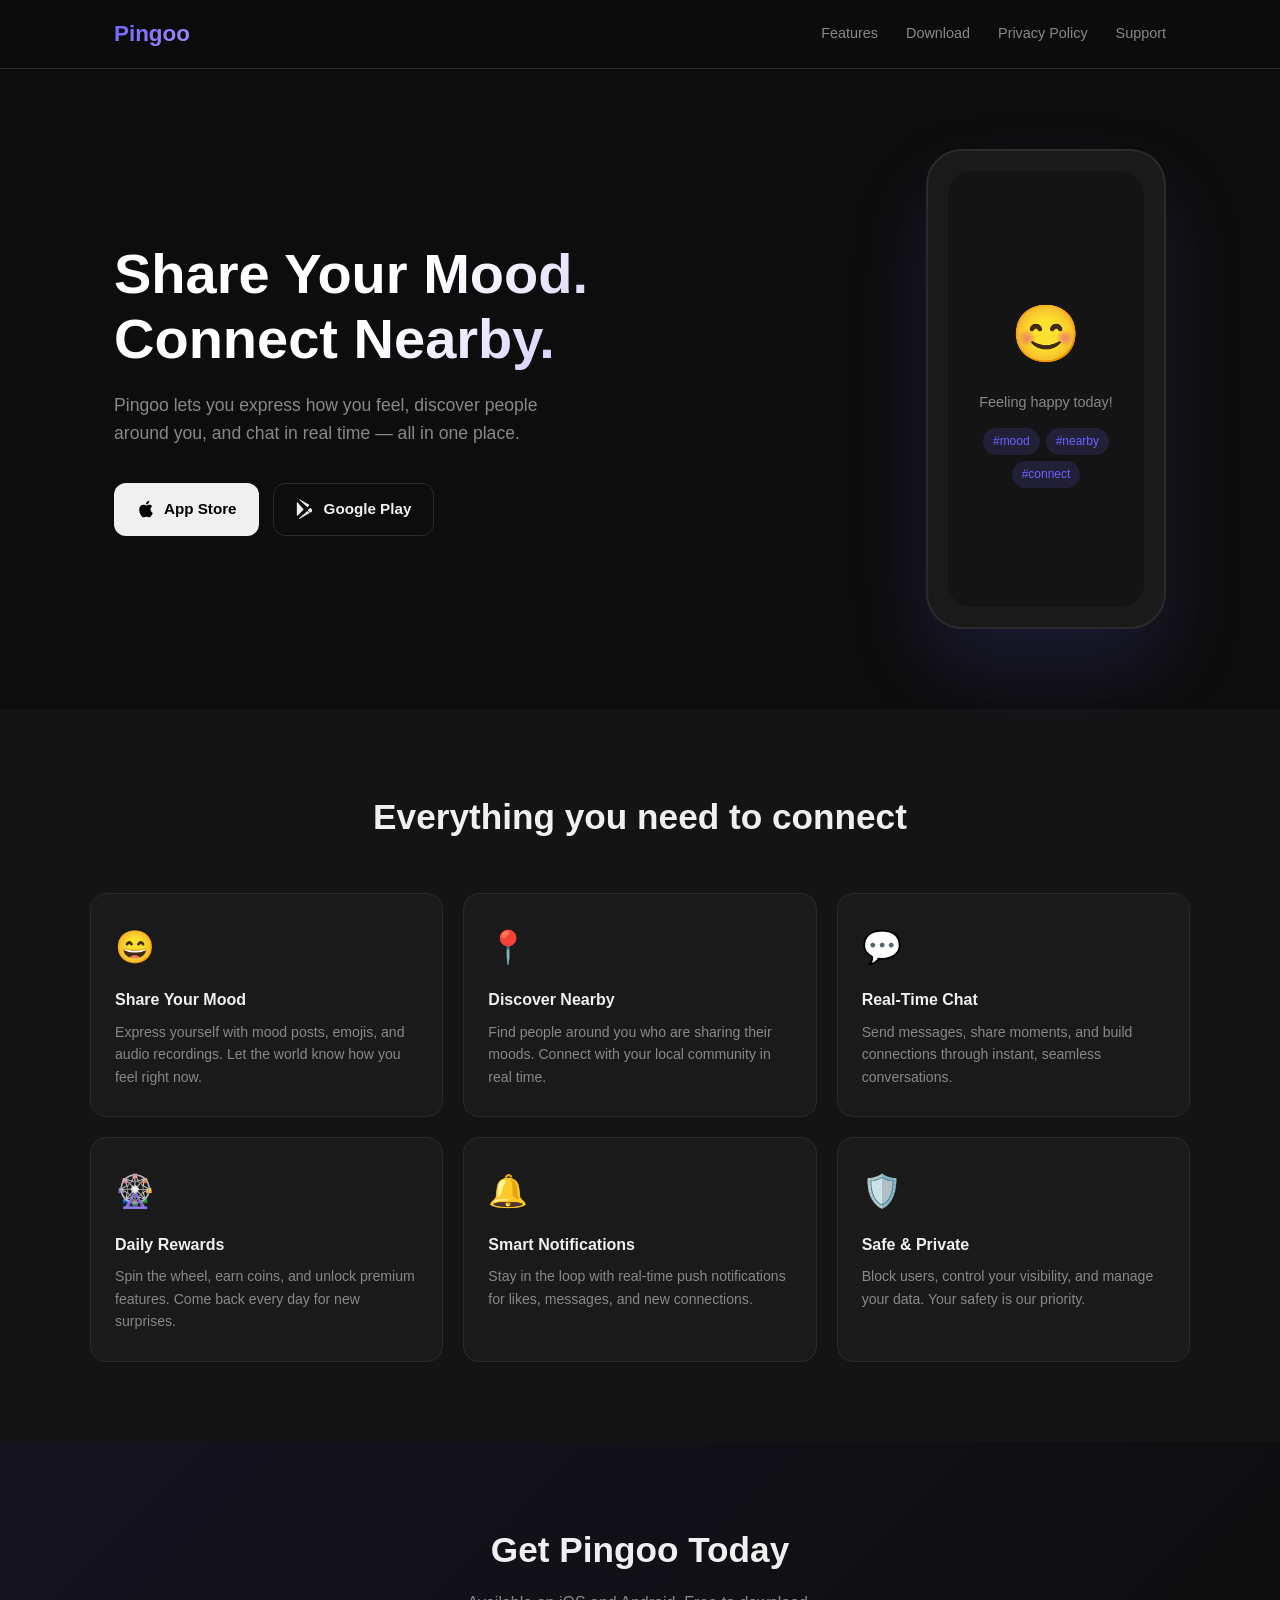
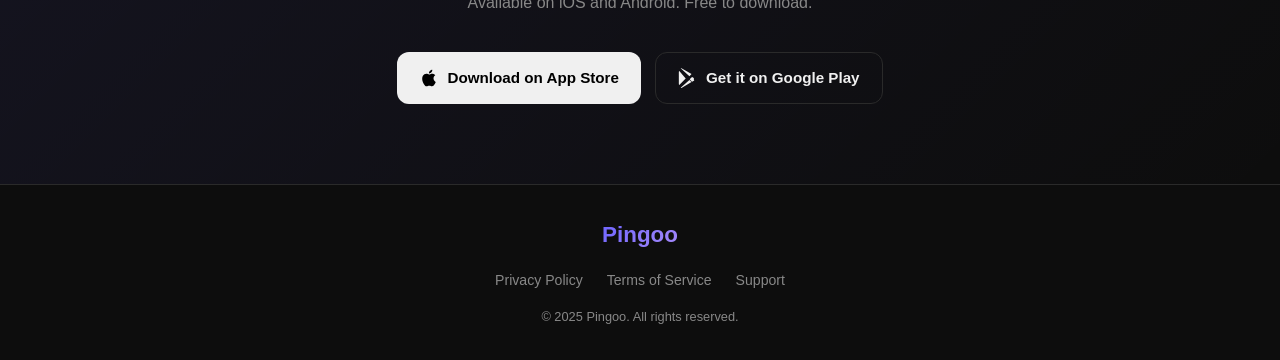
==== index.html @ e2393d36 "Initial website - landing page, privacy policy, terms, support" ====
<!DOCTYPE html>
<html lang="en">
<head>
  <meta charset="UTF-8" />
  <meta name="viewport" content="width=device-width, initial-scale=1.0" />
  <title>Pingoo – Share Your Mood, Connect Nearby</title>
  <meta name="description" content="Pingoo lets you share your mood, discover people nearby, and connect through real-time chat. Available on iOS and Android." />
  <link rel="icon" href="assets/icon.png" />
  <link rel="stylesheet" href="style.css" />
</head>
<body>

  <!-- NAV -->
  <nav>
    <div class="nav-inner">
      <span class="nav-logo">Pingoo</span>
      <div class="nav-links">
        <a href="#features">Features</a>
        <a href="#download">Download</a>
        <a href="privacy.html">Privacy Policy</a>
        <a href="support.html">Support</a>
      </div>
    </div>
  </nav>

  <!-- HERO -->
  <section class="hero">
    <div class="hero-content">
      <h1>Share Your Mood.<br/>Connect Nearby.</h1>
      <p>Pingoo lets you express how you feel, discover people around you, and chat in real time — all in one place.</p>
      <div class="store-buttons">
        <a href="#download" class="btn btn-dark">
          <svg viewBox="0 0 24 24" fill="currentColor"><path d="M18.71 19.5c-.83 1.24-1.71 2.45-3.05 2.47-1.34.03-1.77-.79-3.29-.79-1.53 0-2 .77-3.27.82-1.31.05-2.3-1.32-3.14-2.53C4.25 17 2.94 12.45 4.7 9.39c.87-1.52 2.43-2.48 4.12-2.51 1.28-.02 2.5.87 3.29.87.78 0 2.26-1.07 3.8-.91.65.03 2.47.26 3.64 1.98-.09.06-2.17 1.28-2.15 3.81.03 3.02 2.65 4.03 2.68 4.04-.03.07-.42 1.44-1.38 2.83M13 3.5c.73-.83 1.94-1.46 2.94-1.5.13 1.17-.34 2.35-1.04 3.19-.69.85-1.83 1.51-2.95 1.42-.15-1.15.41-2.35 1.05-3.11z"/></svg>
          App Store
        </a>
        <a href="#download" class="btn btn-outline">
          <svg viewBox="0 0 24 24" fill="currentColor"><path d="M3.18 23.76c.3.17.64.22.98.15l12.09-6.98-2.54-2.54-10.53 9.37zm-1.7-20.1C1.2 4.04 1 4.53 1 5.14v13.72c0 .61.2 1.1.48 1.48l.08.07 7.69-7.69v-.18L1.56 3.59l-.08.07zm17.54 8.35l-2.17-1.25-2.85 2.85 2.85 2.85 2.19-1.26c.62-.36.62-.94 0-1.19zM4.16.24L16.25 7.22l-2.54 2.54L3.18.39C3.52.32 3.88.07 4.16.24z"/></svg>
          Google Play
        </a>
      </div>
    </div>
    <div class="hero-visual">
      <div class="phone-mockup">
        <div class="phone-screen">
          <div class="mood-demo">
            <div class="mood-emoji">😊</div>
            <p>Feeling happy today!</p>
            <div class="mood-tags">
              <span>#mood</span><span>#nearby</span><span>#connect</span>
            </div>
          </div>
        </div>
      </div>
    </div>
  </section>

  <!-- FEATURES -->
  <section class="features" id="features">
    <h2>Everything you need to connect</h2>
    <div class="features-grid">
      <div class="feature-card">
        <div class="feature-icon">😄</div>
        <h3>Share Your Mood</h3>
        <p>Express yourself with mood posts, emojis, and audio recordings. Let the world know how you feel right now.</p>
      </div>
      <div class="feature-card">
        <div class="feature-icon">📍</div>
        <h3>Discover Nearby</h3>
        <p>Find people around you who are sharing their moods. Connect with your local community in real time.</p>
      </div>
      <div class="feature-card">
        <div class="feature-icon">💬</div>
        <h3>Real-Time Chat</h3>
        <p>Send messages, share moments, and build connections through instant, seamless conversations.</p>
      </div>
      <div class="feature-card">
        <div class="feature-icon">🎡</div>
        <h3>Daily Rewards</h3>
        <p>Spin the wheel, earn coins, and unlock premium features. Come back every day for new surprises.</p>
      </div>
      <div class="feature-card">
        <div class="feature-icon">🔔</div>
        <h3>Smart Notifications</h3>
        <p>Stay in the loop with real-time push notifications for likes, messages, and new connections.</p>
      </div>
      <div class="feature-card">
        <div class="feature-icon">🛡️</div>
        <h3>Safe & Private</h3>
        <p>Block users, control your visibility, and manage your data. Your safety is our priority.</p>
      </div>
    </div>
  </section>

  <!-- DOWNLOAD -->
  <section class="download" id="download">
    <h2>Get Pingoo Today</h2>
    <p>Available on iOS and Android. Free to download.</p>
    <div class="store-buttons">
      <a href="#" class="btn btn-dark">
        <svg viewBox="0 0 24 24" fill="currentColor"><path d="M18.71 19.5c-.83 1.24-1.71 2.45-3.05 2.47-1.34.03-1.77-.79-3.29-.79-1.53 0-2 .77-3.27.82-1.31.05-2.3-1.32-3.14-2.53C4.25 17 2.94 12.45 4.7 9.39c.87-1.52 2.43-2.48 4.12-2.51 1.28-.02 2.5.87 3.29.87.78 0 2.26-1.07 3.8-.91.65.03 2.47.26 3.64 1.98-.09.06-2.17 1.28-2.15 3.81.03 3.02 2.65 4.03 2.68 4.04-.03.07-.42 1.44-1.38 2.83M13 3.5c.73-.83 1.94-1.46 2.94-1.5.13 1.17-.34 2.35-1.04 3.19-.69.85-1.83 1.51-2.95 1.42-.15-1.15.41-2.35 1.05-3.11z"/></svg>
        Download on App Store
      </a>
      <a href="#" class="btn btn-outline">
        <svg viewBox="0 0 24 24" fill="currentColor"><path d="M3.18 23.76c.3.17.64.22.98.15l12.09-6.98-2.54-2.54-10.53 9.37zm-1.7-20.1C1.2 4.04 1 4.53 1 5.14v13.72c0 .61.2 1.1.48 1.48l.08.07 7.69-7.69v-.18L1.56 3.59l-.08.07zm17.54 8.35l-2.17-1.25-2.85 2.85 2.85 2.85 2.19-1.26c.62-.36.62-.94 0-1.19zM4.16.24L16.25 7.22l-2.54 2.54L3.18.39C3.52.32 3.88.07 4.16.24z"/></svg>
        Get it on Google Play
      </a>
    </div>
  </section>

  <!-- FOOTER -->
  <footer>
    <div class="footer-inner">
      <span class="nav-logo">Pingoo</span>
      <div class="footer-links">
        <a href="privacy.html">Privacy Policy</a>
        <a href="terms.html">Terms of Service</a>
        <a href="support.html">Support</a>
      </div>
      <p class="footer-copy">© 2025 Pingoo. All rights reserved.</p>
    </div>
  </footer>

</body>
</html>
---- style.css ----
*, *::before, *::after { box-sizing: border-box; margin: 0; padding: 0; }

:root {
  --primary: #6C63FF;
  --primary-dark: #4B44CC;
  --bg: #0D0D0D;
  --bg2: #141414;
  --card: #1A1A1A;
  --text: #F0F0F0;
  --muted: #888;
  --border: #2A2A2A;
  --radius: 16px;
}

body {
  font-family: -apple-system, BlinkMacSystemFont, 'Segoe UI', sans-serif;
  background: var(--bg);
  color: var(--text);
  line-height: 1.6;
}

/* NAV */
nav {
  position: sticky;
  top: 0;
  z-index: 100;
  background: rgba(13,13,13,0.85);
  backdrop-filter: blur(12px);
  border-bottom: 1px solid var(--border);
}
.nav-inner {
  max-width: 1100px;
  margin: 0 auto;
  padding: 16px 24px;
  display: flex;
  align-items: center;
  justify-content: space-between;
}
.nav-logo {
  font-size: 1.4rem;
  font-weight: 700;
  background: linear-gradient(135deg, var(--primary), #a78bfa);
  -webkit-background-clip: text;
  -webkit-text-fill-color: transparent;
}
.nav-links { display: flex; gap: 28px; }
.nav-links a {
  color: var(--muted);
  text-decoration: none;
  font-size: 0.9rem;
  transition: color 0.2s;
}
.nav-links a:hover { color: var(--text); }

/* HERO */
.hero {
  max-width: 1100px;
  margin: 0 auto;
  padding: 80px 24px;
  display: flex;
  align-items: center;
  gap: 60px;
}
.hero-content { flex: 1; }
.hero-content h1 {
  font-size: clamp(2.2rem, 5vw, 3.5rem);
  font-weight: 800;
  line-height: 1.15;
  margin-bottom: 20px;
  background: linear-gradient(135deg, #fff 40%, #a78bfa);
  -webkit-background-clip: text;
  -webkit-text-fill-color: transparent;
}
.hero-content p {
  font-size: 1.1rem;
  color: var(--muted);
  max-width: 460px;
  margin-bottom: 36px;
}
.store-buttons { display: flex; gap: 14px; flex-wrap: wrap; }
.btn {
  display: inline-flex;
  align-items: center;
  gap: 8px;
  padding: 13px 22px;
  border-radius: 12px;
  font-size: 0.95rem;
  font-weight: 600;
  text-decoration: none;
  transition: transform 0.15s, opacity 0.15s;
  cursor: pointer;
}
.btn svg { width: 20px; height: 20px; }
.btn:hover { transform: translateY(-2px); opacity: 0.9; }
.btn-dark { background: var(--text); color: #000; }
.btn-outline { background: transparent; color: var(--text); border: 1.5px solid var(--border); }
.btn-outline:hover { border-color: var(--primary); color: var(--primary); }

/* PHONE MOCKUP */
.hero-visual { flex: 0 0 auto; }
.phone-mockup {
  width: 240px;
  height: 480px;
  background: var(--card);
  border-radius: 36px;
  border: 2px solid var(--border);
  padding: 20px;
  box-shadow: 0 40px 80px rgba(108,99,255,0.15);
  display: flex;
  align-items: center;
  justify-content: center;
}
.phone-screen {
  width: 100%;
  height: 100%;
  background: var(--bg2);
  border-radius: 24px;
  display: flex;
  align-items: center;
  justify-content: center;
}
.mood-demo { text-align: center; padding: 20px; }
.mood-emoji { font-size: 3.5rem; margin-bottom: 12px; }
.mood-demo p { font-size: 0.9rem; color: var(--muted); margin-bottom: 14px; }
.mood-tags { display: flex; gap: 6px; flex-wrap: wrap; justify-content: center; }
.mood-tags span {
  background: rgba(108,99,255,0.15);
  color: var(--primary);
  padding: 4px 10px;
  border-radius: 20px;
  font-size: 0.75rem;
}

/* FEATURES */
.features {
  background: var(--bg2);
  padding: 80px 24px;
  text-align: center;
}
.features h2 {
  font-size: clamp(1.6rem, 3vw, 2.2rem);
  font-weight: 700;
  margin-bottom: 48px;
}
.features-grid {
  max-width: 1100px;
  margin: 0 auto;
  display: grid;
  grid-template-columns: repeat(auto-fit, minmax(280px, 1fr));
  gap: 20px;
}
.feature-card {
  background: var(--card);
  border: 1px solid var(--border);
  border-radius: var(--radius);
  padding: 28px 24px;
  text-align: left;
  transition: border-color 0.2s, transform 0.2s;
}
.feature-card:hover { border-color: var(--primary); transform: translateY(-4px); }
.feature-icon { font-size: 2rem; margin-bottom: 14px; }
.feature-card h3 { font-size: 1rem; font-weight: 700; margin-bottom: 8px; }
.feature-card p { font-size: 0.88rem; color: var(--muted); }

/* DOWNLOAD */
.download {
  padding: 80px 24px;
  text-align: center;
  background: linear-gradient(135deg, rgba(108,99,255,0.08), transparent);
}
.download h2 { font-size: clamp(1.6rem, 3vw, 2.2rem); font-weight: 700; margin-bottom: 12px; }
.download p { color: var(--muted); margin-bottom: 36px; }
.download .store-buttons { justify-content: center; }

/* FOOTER */
footer {
  border-top: 1px solid var(--border);
  padding: 32px 24px;
}
.footer-inner {
  max-width: 1100px;
  margin: 0 auto;
  display: flex;
  flex-direction: column;
  align-items: center;
  gap: 16px;
  text-align: center;
}
.footer-links { display: flex; gap: 24px; flex-wrap: wrap; justify-content: center; }
.footer-links a { color: var(--muted); text-decoration: none; font-size: 0.88rem; }
.footer-links a:hover { color: var(--text); }
.footer-copy { color: var(--muted); font-size: 0.8rem; }

/* PRIVACY / TERMS / SUPPORT pages */
.page-content {
  max-width: 760px;
  margin: 60px auto;
  padding: 0 24px 80px;
}
.page-content h1 { font-size: 2rem; font-weight: 800; margin-bottom: 8px; }
.page-content .updated { color: var(--muted); font-size: 0.85rem; margin-bottom: 40px; }
.page-content h2 { font-size: 1.1rem; font-weight: 700; margin: 32px 0 10px; }
.page-content p, .page-content li { color: #ccc; font-size: 0.95rem; margin-bottom: 10px; }
.page-content ul { padding-left: 20px; }
.page-content a { color: var(--primary); }

@media (max-width: 768px) {
  .hero { flex-direction: column; padding: 48px 24px; text-align: center; }
  .hero-content p { margin: 0 auto 36px; }
  .store-buttons { justify-content: center; }
  .hero-visual { display: none; }
  .nav-links { gap: 16px; }
}
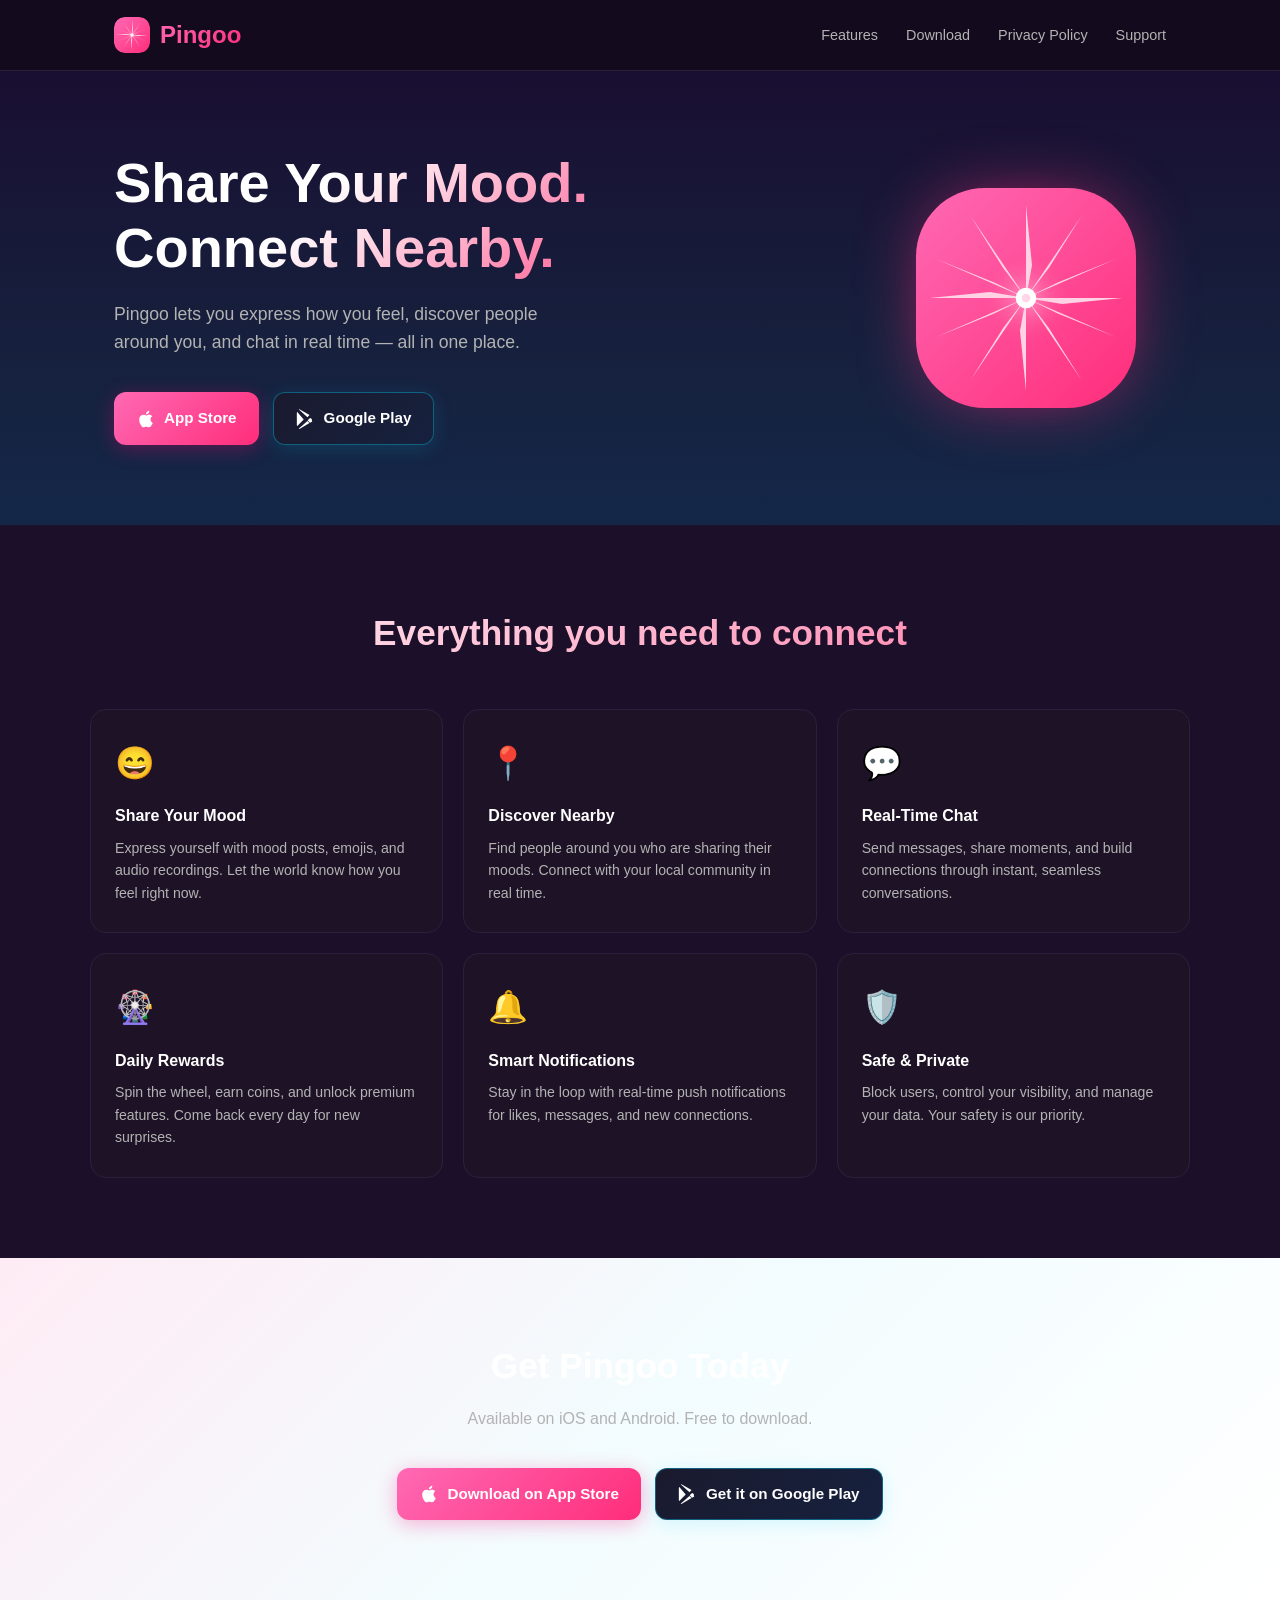
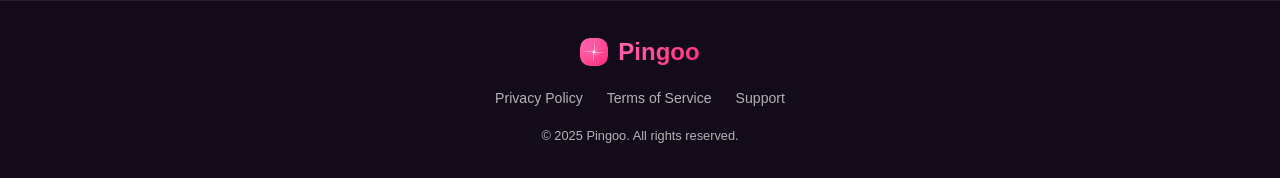
==== commit 3e1c46da: "Update website theme to match Pingoo app - add logo, animations, moods section" ====
--- a/index.html
+++ b/index.html
@@ -5,7 +5,7 @@
   <meta name="viewport" content="width=device-width, initial-scale=1.0" />
   <title>Pingoo – Share Your Mood, Connect Nearby</title>
   <meta name="description" content="Pingoo lets you share your mood, discover people nearby, and connect through real-time chat. Available on iOS and Android." />
-  <link rel="icon" href="assets/icon.png" />
+  <link rel="icon" href="pingoo-logo-static.svg" />
   <link rel="stylesheet" href="style.css" />
 </head>
 <body>
@@ -13,7 +13,10 @@
   <!-- NAV -->
   <nav>
     <div class="nav-inner">
-      <span class="nav-logo">Pingoo</span>
+      <div class="logo-wrapper">
+        <img src="pingoo-logo-static.svg" alt="Pingoo" class="nav-logo-icon" />
+        <span class="nav-logo">Pingoo</span>
+      </div>
       <div class="nav-links">
         <a href="#features">Features</a>
         <a href="#download">Download</a>
@@ -25,7 +28,7 @@
 
   <!-- HERO -->
   <section class="hero">
-    <div class="hero-content">
+    <div class="hero-content fade-in-up">
       <h1>Share Your Mood.<br/>Connect Nearby.</h1>
       <p>Pingoo lets you express how you feel, discover people around you, and chat in real time — all in one place.</p>
       <div class="store-buttons">
@@ -39,51 +42,44 @@
         </a>
       </div>
     </div>
-    <div class="hero-visual">
-      <div class="phone-mockup">
-        <div class="phone-screen">
-          <div class="mood-demo">
-            <div class="mood-emoji">😊</div>
-            <p>Feeling happy today!</p>
-            <div class="mood-tags">
-              <span>#mood</span><span>#nearby</span><span>#connect</span>
-            </div>
-          </div>
-        </div>
+    <div class="hero-visual fade-in-up" style="animation-delay: 0.3s;">
+      <div class="hero-logo-container">
+        <div class="logo-glow"></div>
+        <img src="pingoo-logo-static.svg" alt="Pingoo Logo" class="hero-logo spin-slow" />
       </div>
     </div>
   </section>
 
   <!-- FEATURES -->
   <section class="features" id="features">
-    <h2>Everything you need to connect</h2>
+    <h2 class="fade-in-up">Everything you need to connect</h2>
     <div class="features-grid">
-      <div class="feature-card">
+      <div class="feature-card fade-in-up" style="animation-delay: 0.1s;">
         <div class="feature-icon">😄</div>
         <h3>Share Your Mood</h3>
         <p>Express yourself with mood posts, emojis, and audio recordings. Let the world know how you feel right now.</p>
       </div>
-      <div class="feature-card">
+      <div class="feature-card fade-in-up" style="animation-delay: 0.2s;">
         <div class="feature-icon">📍</div>
         <h3>Discover Nearby</h3>
         <p>Find people around you who are sharing their moods. Connect with your local community in real time.</p>
       </div>
-      <div class="feature-card">
+      <div class="feature-card fade-in-up" style="animation-delay: 0.3s;">
         <div class="feature-icon">💬</div>
         <h3>Real-Time Chat</h3>
         <p>Send messages, share moments, and build connections through instant, seamless conversations.</p>
       </div>
-      <div class="feature-card">
+      <div class="feature-card fade-in-up" style="animation-delay: 0.4s;">
         <div class="feature-icon">🎡</div>
         <h3>Daily Rewards</h3>
         <p>Spin the wheel, earn coins, and unlock premium features. Come back every day for new surprises.</p>
       </div>
-      <div class="feature-card">
+      <div class="feature-card fade-in-up" style="animation-delay: 0.5s;">
         <div class="feature-icon">🔔</div>
         <h3>Smart Notifications</h3>
         <p>Stay in the loop with real-time push notifications for likes, messages, and new connections.</p>
       </div>
-      <div class="feature-card">
+      <div class="feature-card fade-in-up" style="animation-delay: 0.6s;">
         <div class="feature-icon">🛡️</div>
         <h3>Safe & Private</h3>
         <p>Block users, control your visibility, and manage your data. Your safety is our priority.</p>
@@ -93,9 +89,9 @@
 
   <!-- DOWNLOAD -->
   <section class="download" id="download">
-    <h2>Get Pingoo Today</h2>
-    <p>Available on iOS and Android. Free to download.</p>
-    <div class="store-buttons">
+    <h2 class="fade-in-up">Get Pingoo Today</h2>
+    <p class="fade-in-up" style="animation-delay: 0.1s;">Available on iOS and Android. Free to download.</p>
+    <div class="store-buttons fade-in-up" style="animation-delay: 0.2s;">
       <a href="#" class="btn btn-dark">
         <svg viewBox="0 0 24 24" fill="currentColor"><path d="M18.71 19.5c-.83 1.24-1.71 2.45-3.05 2.47-1.34.03-1.77-.79-3.29-.79-1.53 0-2 .77-3.27.82-1.31.05-2.3-1.32-3.14-2.53C4.25 17 2.94 12.45 4.7 9.39c.87-1.52 2.43-2.48 4.12-2.51 1.28-.02 2.5.87 3.29.87.78 0 2.26-1.07 3.8-.91.65.03 2.47.26 3.64 1.98-.09.06-2.17 1.28-2.15 3.81.03 3.02 2.65 4.03 2.68 4.04-.03.07-.42 1.44-1.38 2.83M13 3.5c.73-.83 1.94-1.46 2.94-1.5.13 1.17-.34 2.35-1.04 3.19-.69.85-1.83 1.51-2.95 1.42-.15-1.15.41-2.35 1.05-3.11z"/></svg>
         Download on App Store
@@ -110,7 +106,10 @@
   <!-- FOOTER -->
   <footer>
     <div class="footer-inner">
-      <span class="nav-logo">Pingoo</span>
+      <div class="logo-wrapper">
+        <img src="pingoo-logo-static.svg" alt="Pingoo" class="nav-logo-icon" style="width:28px;height:28px;" />
+        <span class="nav-logo">Pingoo</span>
+      </div>
       <div class="footer-links">
         <a href="privacy.html">Privacy Policy</a>
         <a href="terms.html">Terms of Service</a>
@@ -120,5 +119,18 @@
     </div>
   </footer>
 
+  <script>
+    // Intersection Observer for scroll animations
+    const observer = new IntersectionObserver((entries) => {
+      entries.forEach(entry => {
+        if (entry.isIntersecting) {
+          entry.target.classList.add('visible');
+        }
+      });
+    }, { threshold: 0.1 });
+
+    document.querySelectorAll('.fade-in-up').forEach(el => observer.observe(el));
+  </script>
+
 </body>
 </html>
--- a/style.css
+++ b/style.css
@@ -1,22 +1,64 @@
 *, *::before, *::after { box-sizing: border-box; margin: 0; padding: 0; }
 
 :root {
-  --primary: #6C63FF;
-  --primary-dark: #4B44CC;
-  --bg: #0D0D0D;
-  --bg2: #141414;
-  --card: #1A1A1A;
-  --text: #F0F0F0;
-  --muted: #888;
-  --border: #2A2A2A;
+  --primary: #F70776;
+  --primary-light: #FF6B9D;
+  --primary-dark: #FF2D7A;
+  --secondary: #03C8F0;
+  --bg: #130B1A;
+  --bg2: #1C0F2A;
+  --bg3: #1a0a2e;
+  --card: #1E1226;
+  --text: #FFFFFF;
+  --muted: #B3B3B3;
+  --border: #2C1F3A;
   --radius: 16px;
+  --gradient-bg: linear-gradient(135deg, #1a0a2e, #16213e, #0f3460);
+  --gradient-pink: linear-gradient(135deg, #FF69B4, #FF2D7A);
 }
 
 body {
   font-family: -apple-system, BlinkMacSystemFont, 'Segoe UI', sans-serif;
-  background: var(--bg);
+  background: linear-gradient(180deg, #1a0a2e 0%, #16213e 40%, #0f3460 100%);
+  background-attachment: fixed;
   color: var(--text);
   line-height: 1.6;
+  overflow-x: hidden;
+}
+
+/* ANIMATIONS */
+@keyframes spin {
+  from { transform: rotate(0deg); }
+  to { transform: rotate(360deg); }
+}
+
+@keyframes pulse-glow {
+  0%, 100% { transform: scale(1); opacity: 0.5; }
+  50% { transform: scale(1.15); opacity: 0.8; }
+}
+
+@keyframes fadeInUp {
+  from { opacity: 0; transform: translateY(30px); }
+  to { opacity: 1; transform: translateY(0); }
+}
+
+@keyframes float {
+  0%, 100% { transform: translateY(0); }
+  50% { transform: translateY(-12px); }
+}
+
+.spin-slow {
+  animation: spin 12s linear infinite;
+}
+
+.fade-in-up {
+  opacity: 0;
+  transform: translateY(30px);
+  transition: opacity 0.6s ease, transform 0.6s ease;
+}
+.fade-in-up.visible {
+  opacity: 1;
+  transform: translateY(0);
 }
 
 /* NAV */
@@ -24,7 +66,7 @@
   position: sticky;
   top: 0;
   z-index: 100;
-  background: rgba(13,13,13,0.85);
+  background: rgba(19,11,26,0.85);
   backdrop-filter: blur(12px);
   border-bottom: 1px solid var(--border);
 }
@@ -37,11 +79,21 @@
   justify-content: space-between;
 }
 .nav-logo {
-  font-size: 1.4rem;
-  font-weight: 700;
-  background: linear-gradient(135deg, var(--primary), #a78bfa);
+  font-size: 1.5rem;
+  font-weight: 800;
+  background: var(--gradient-pink);
   -webkit-background-clip: text;
   -webkit-text-fill-color: transparent;
+}
+.nav-logo-icon {
+  width: 36px;
+  height: 36px;
+  border-radius: 10px;
+}
+.logo-wrapper {
+  display: flex;
+  align-items: center;
+  gap: 10px;
 }
 .nav-links { display: flex; gap: 28px; }
 .nav-links a {
@@ -50,7 +102,7 @@
   font-size: 0.9rem;
   transition: color 0.2s;
 }
-.nav-links a:hover { color: var(--text); }
+.nav-links a:hover { color: var(--primary-light); }
 
 /* HERO */
 .hero {
@@ -67,7 +119,7 @@
   font-weight: 800;
   line-height: 1.15;
   margin-bottom: 20px;
-  background: linear-gradient(135deg, #fff 40%, #a78bfa);
+  background: linear-gradient(135deg, #fff 30%, #FF6B9D 70%, #FF2D7A);
   -webkit-background-clip: text;
   -webkit-text-fill-color: transparent;
 }
@@ -87,48 +139,52 @@
   font-size: 0.95rem;
   font-weight: 600;
   text-decoration: none;
-  transition: transform 0.15s, opacity 0.15s;
+  transition: transform 0.15s, opacity 0.15s, box-shadow 0.2s;
   cursor: pointer;
 }
 .btn svg { width: 20px; height: 20px; }
-.btn:hover { transform: translateY(-2px); opacity: 0.9; }
-.btn-dark { background: var(--text); color: #000; }
-.btn-outline { background: transparent; color: var(--text); border: 1.5px solid var(--border); }
-.btn-outline:hover { border-color: var(--primary); color: var(--primary); }
-
-/* PHONE MOCKUP */
+.btn:hover { transform: translateY(-2px); }
+.btn-dark {
+  background: var(--gradient-pink);
+  color: #fff;
+  box-shadow: 0 4px 20px rgba(247, 7, 118, 0.3);
+}
+.btn-dark:hover { box-shadow: 0 6px 30px rgba(247, 7, 118, 0.5); }
+.btn-outline {
+  background: linear-gradient(135deg, #1a1a2e, #16213e);
+  color: var(--text);
+  border: 1.5px solid rgba(3, 200, 240, 0.4);
+  box-shadow: 0 4px 20px rgba(3, 200, 240, 0.15);
+}
+.btn-outline:hover {
+  border-color: var(--secondary);
+  color: var(--secondary);
+  box-shadow: 0 6px 30px rgba(3, 200, 240, 0.3);
+}
+
+/* HERO LOGO */
 .hero-visual { flex: 0 0 auto; }
-.phone-mockup {
-  width: 240px;
-  height: 480px;
-  background: var(--card);
-  border-radius: 36px;
-  border: 2px solid var(--border);
-  padding: 20px;
-  box-shadow: 0 40px 80px rgba(108,99,255,0.15);
+.hero-logo-container {
+  position: relative;
+  width: 280px;
+  height: 280px;
   display: flex;
   align-items: center;
   justify-content: center;
 }
-.phone-screen {
-  width: 100%;
-  height: 100%;
-  background: var(--bg2);
-  border-radius: 24px;
-  display: flex;
-  align-items: center;
-  justify-content: center;
-}
-.mood-demo { text-align: center; padding: 20px; }
-.mood-emoji { font-size: 3.5rem; margin-bottom: 12px; }
-.mood-demo p { font-size: 0.9rem; color: var(--muted); margin-bottom: 14px; }
-.mood-tags { display: flex; gap: 6px; flex-wrap: wrap; justify-content: center; }
-.mood-tags span {
-  background: rgba(108,99,255,0.15);
-  color: var(--primary);
-  padding: 4px 10px;
-  border-radius: 20px;
-  font-size: 0.75rem;
+.hero-logo {
+  width: 220px;
+  height: 220px;
+  filter: drop-shadow(0 0 30px rgba(255, 45, 122, 0.4));
+  animation: spin 12s linear infinite, float 4s ease-in-out infinite;
+}
+.logo-glow {
+  position: absolute;
+  width: 260px;
+  height: 260px;
+  border-radius: 50%;
+  background: radial-gradient(circle, rgba(247, 7, 118, 0.3) 0%, transparent 70%);
+  animation: pulse-glow 3s ease-in-out infinite;
 }
 
 /* FEATURES */
@@ -141,6 +197,9 @@
   font-size: clamp(1.6rem, 3vw, 2.2rem);
   font-weight: 700;
   margin-bottom: 48px;
+  background: linear-gradient(135deg, #fff, #FF6B9D);
+  -webkit-background-clip: text;
+  -webkit-text-fill-color: transparent;
 }
 .features-grid {
   max-width: 1100px;
@@ -155,20 +214,28 @@
   border-radius: var(--radius);
   padding: 28px 24px;
   text-align: left;
-  transition: border-color 0.2s, transform 0.2s;
-}
-.feature-card:hover { border-color: var(--primary); transform: translateY(-4px); }
+  transition: border-color 0.3s, transform 0.3s, box-shadow 0.3s;
+}
+.feature-card:hover {
+  border-color: var(--primary);
+  transform: translateY(-6px);
+  box-shadow: 0 12px 40px rgba(247, 7, 118, 0.15);
+}
 .feature-icon { font-size: 2rem; margin-bottom: 14px; }
-.feature-card h3 { font-size: 1rem; font-weight: 700; margin-bottom: 8px; }
+.feature-card h3 { font-size: 1rem; font-weight: 700; margin-bottom: 8px; color: var(--text); }
 .feature-card p { font-size: 0.88rem; color: var(--muted); }
 
 /* DOWNLOAD */
 .download {
   padding: 80px 24px;
   text-align: center;
-  background: linear-gradient(135deg, rgba(108,99,255,0.08), transparent);
-}
-.download h2 { font-size: clamp(1.6rem, 3vw, 2.2rem); font-weight: 700; margin-bottom: 12px; }
+  background: linear-gradient(135deg, rgba(247, 7, 118, 0.08), rgba(3, 200, 240, 0.05), transparent);
+}
+.download h2 {
+  font-size: clamp(1.6rem, 3vw, 2.2rem);
+  font-weight: 700;
+  margin-bottom: 12px;
+}
 .download p { color: var(--muted); margin-bottom: 36px; }
 .download .store-buttons { justify-content: center; }
 
@@ -176,6 +243,7 @@
 footer {
   border-top: 1px solid var(--border);
   padding: 32px 24px;
+  background: var(--bg);
 }
 .footer-inner {
   max-width: 1100px;
@@ -187,8 +255,8 @@
   text-align: center;
 }
 .footer-links { display: flex; gap: 24px; flex-wrap: wrap; justify-content: center; }
-.footer-links a { color: var(--muted); text-decoration: none; font-size: 0.88rem; }
-.footer-links a:hover { color: var(--text); }
+.footer-links a { color: var(--muted); text-decoration: none; font-size: 0.88rem; transition: color 0.2s; }
+.footer-links a:hover { color: var(--primary-light); }
 .footer-copy { color: var(--muted); font-size: 0.8rem; }
 
 /* PRIVACY / TERMS / SUPPORT pages */
@@ -202,12 +270,15 @@
 .page-content h2 { font-size: 1.1rem; font-weight: 700; margin: 32px 0 10px; }
 .page-content p, .page-content li { color: #ccc; font-size: 0.95rem; margin-bottom: 10px; }
 .page-content ul { padding-left: 20px; }
-.page-content a { color: var(--primary); }
+.page-content a { color: var(--primary-light); }
 
 @media (max-width: 768px) {
   .hero { flex-direction: column; padding: 48px 24px; text-align: center; }
   .hero-content p { margin: 0 auto 36px; }
   .store-buttons { justify-content: center; }
-  .hero-visual { display: none; }
+  .hero-visual { display: block; }
+  .hero-logo-container { width: 200px; height: 200px; margin: 0 auto; }
+  .hero-logo { width: 160px; height: 160px; }
+  .logo-glow { width: 190px; height: 190px; }
   .nav-links { gap: 16px; }
 }
